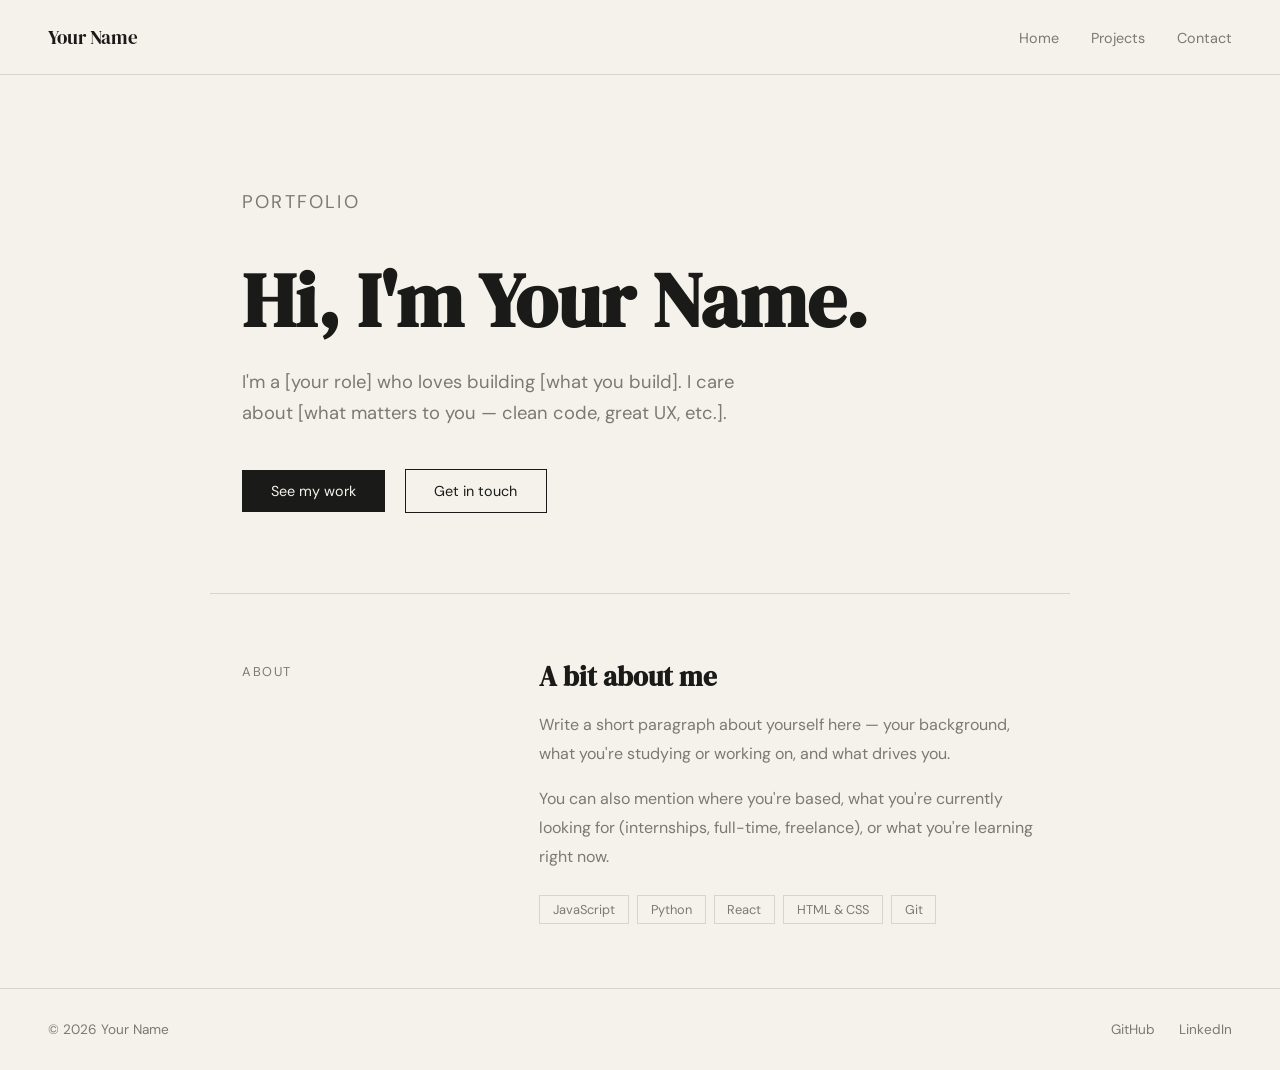
==== index.html @ b0092f89 "thank you claude for the starter" ====
<!DOCTYPE html>
<html lang="en">
<head>
  <meta charset="UTF-8" />
  <meta name="viewport" content="width=device-width, initial-scale=1.0" />
  <title>Your Name — Portfolio</title>
  <link rel="preconnect" href="https://fonts.googleapis.com">
  <link href="https://fonts.googleapis.com/css2?family=DM+Serif+Display&family=DM+Sans:wght@400;500&display=swap" rel="stylesheet">
  <style>
    *, *::before, *::after { box-sizing: border-box; margin: 0; padding: 0; }

    :root {
      --bg: #f5f2ec;
      --ink: #1a1a18;
      --accent: #c84b2f;
      --muted: #7a7a72;
      --border: #d9d5cc;
    }

    body {
      background: var(--bg);
      color: var(--ink);
      font-family: 'DM Sans', sans-serif;
      min-height: 100vh;
    }

    /* NAV */
    nav {
      display: flex;
      justify-content: space-between;
      align-items: center;
      padding: 1.5rem 3rem;
      border-bottom: 1px solid var(--border);
    }
    .nav-logo {
      font-family: 'DM Serif Display', serif;
      font-size: 1.2rem;
      text-decoration: none;
      color: var(--ink);
    }
    .nav-links { display: flex; gap: 2rem; list-style: none; }
    .nav-links a {
      text-decoration: none;
      color: var(--muted);
      font-size: 0.9rem;
      transition: color 0.2s;
    }
    .nav-links a:hover { color: var(--accent); }

    /* HERO */
    .hero {
      max-width: 860px;
      margin: 0 auto;
      padding: 7rem 2rem 5rem;
    }
    .hero-tag {
      font-size: 0.8rem;
      letter-spacing: 0.12em;
      text-transform: uppercase;
      color: var(--accent);
      margin-bottom: 1.2rem;
    }
    .hero h1 {
      font-family: 'DM Serif Display', serif;
      font-size: clamp(2.8rem, 6vw, 5rem);
      line-height: 1.1;
      margin-bottom: 1.5rem;
    }
    .hero p {
      font-size: 1.15rem;
      line-height: 1.7;
      color: var(--muted);
      max-width: 540px;
      margin-bottom: 2.5rem;
    }
    .btn {
      display: inline-block;
      text-decoration: none;
      background: var(--ink);
      color: var(--bg);
      padding: 0.75rem 1.8rem;
      font-size: 0.9rem;
      font-family: 'DM Sans', sans-serif;
      transition: background 0.2s;
    }
    .btn:hover { background: var(--accent); }
    .btn-outline {
      background: transparent;
      color: var(--ink);
      border: 1px solid var(--ink);
      margin-left: 1rem;
    }
    .btn-outline:hover { background: var(--ink); color: var(--bg); }

    /* DIVIDER */
    .divider {
      border: none;
      border-top: 1px solid var(--border);
      max-width: 860px;
      margin: 0 auto;
    }

    /* ABOUT SECTION */
    .about {
      max-width: 860px;
      margin: 0 auto;
      padding: 4rem 2rem;
      display: grid;
      grid-template-columns: 1fr 2fr;
      gap: 3rem;
      align-items: start;
    }
    .about-label {
      font-size: 0.8rem;
      letter-spacing: 0.12em;
      text-transform: uppercase;
      color: var(--muted);
      padding-top: 0.3rem;
    }
    .about-body h2 {
      font-family: 'DM Serif Display', serif;
      font-size: 1.7rem;
      margin-bottom: 1rem;
    }
    .about-body p {
      line-height: 1.8;
      color: var(--muted);
      margin-bottom: 1rem;
    }

    /* SKILLS */
    .skills {
      display: flex;
      flex-wrap: wrap;
      gap: 0.5rem;
      margin-top: 1.5rem;
    }
    .skill-tag {
      font-size: 0.8rem;
      padding: 0.3rem 0.8rem;
      border: 1px solid var(--border);
      color: var(--muted);
    }

    /* FOOTER */
    footer {
      border-top: 1px solid var(--border);
      padding: 2rem 3rem;
      display: flex;
      justify-content: space-between;
      align-items: center;
      font-size: 0.85rem;
      color: var(--muted);
    }
    footer a { color: var(--muted); text-decoration: none; }
    footer a:hover { color: var(--accent); }
    .footer-links { display: flex; gap: 1.5rem; }

    @media (max-width: 600px) {
      nav { padding: 1.2rem 1.5rem; }
      .hero, .about { padding-left: 1.5rem; padding-right: 1.5rem; }
      .about { grid-template-columns: 1fr; gap: 1rem; }
      footer { flex-direction: column; gap: 1rem; text-align: center; }
      .btn-outline { margin-left: 0; margin-top: 0.75rem; }
    }
  </style>
</head>
<body>

  <nav>
    <a class="nav-logo" href="index.html">Your Name</a>
    <ul class="nav-links">
      <li><a href="index.html">Home</a></li>
      <li><a href="projects.html">Projects</a></li>
      <li><a href="mailto:you@email.com">Contact</a></li>
    </ul>
  </nav>

  <main>
    <section class="hero">
      <p class="hero-tag">Portfolio</p>
      <h1>Hi, I'm Your Name.</h1>
      <p>
        I'm a [your role] who loves building [what you build]. 
        I care about [what matters to you — clean code, great UX, etc.].
      </p>
      <a class="btn" href="projects.html">See my work</a>
      <a class="btn btn-outline" href="mailto:you@email.com">Get in touch</a>
    </section>

    <hr class="divider" />

    <section class="about">
      <span class="about-label">About</span>
      <div class="about-body">
        <h2>A bit about me</h2>
        <p>
          Write a short paragraph about yourself here — your background, 
          what you're studying or working on, and what drives you.
        </p>
        <p>
          You can also mention where you're based, what you're currently 
          looking for (internships, full-time, freelance), or what you're 
          learning right now.
        </p>
        <div class="skills">
          <span class="skill-tag">JavaScript</span>
          <span class="skill-tag">Python</span>
          <span class="skill-tag">React</span>
          <span class="skill-tag">HTML & CSS</span>
          <span class="skill-tag">Git</span>
          <!-- Add or remove skills as needed -->
        </div>
      </div>
    </section>
  </main>

  <footer>
    <span>© 2026 Your Name</span>
    <div class="footer-links">
      <a href="https://github.com/yourusername" target="_blank">GitHub</a>
      <a href="https://linkedin.com/in/yourusername" target="_blank">LinkedIn</a>
    </div>
  </footer>

</body>
</html>
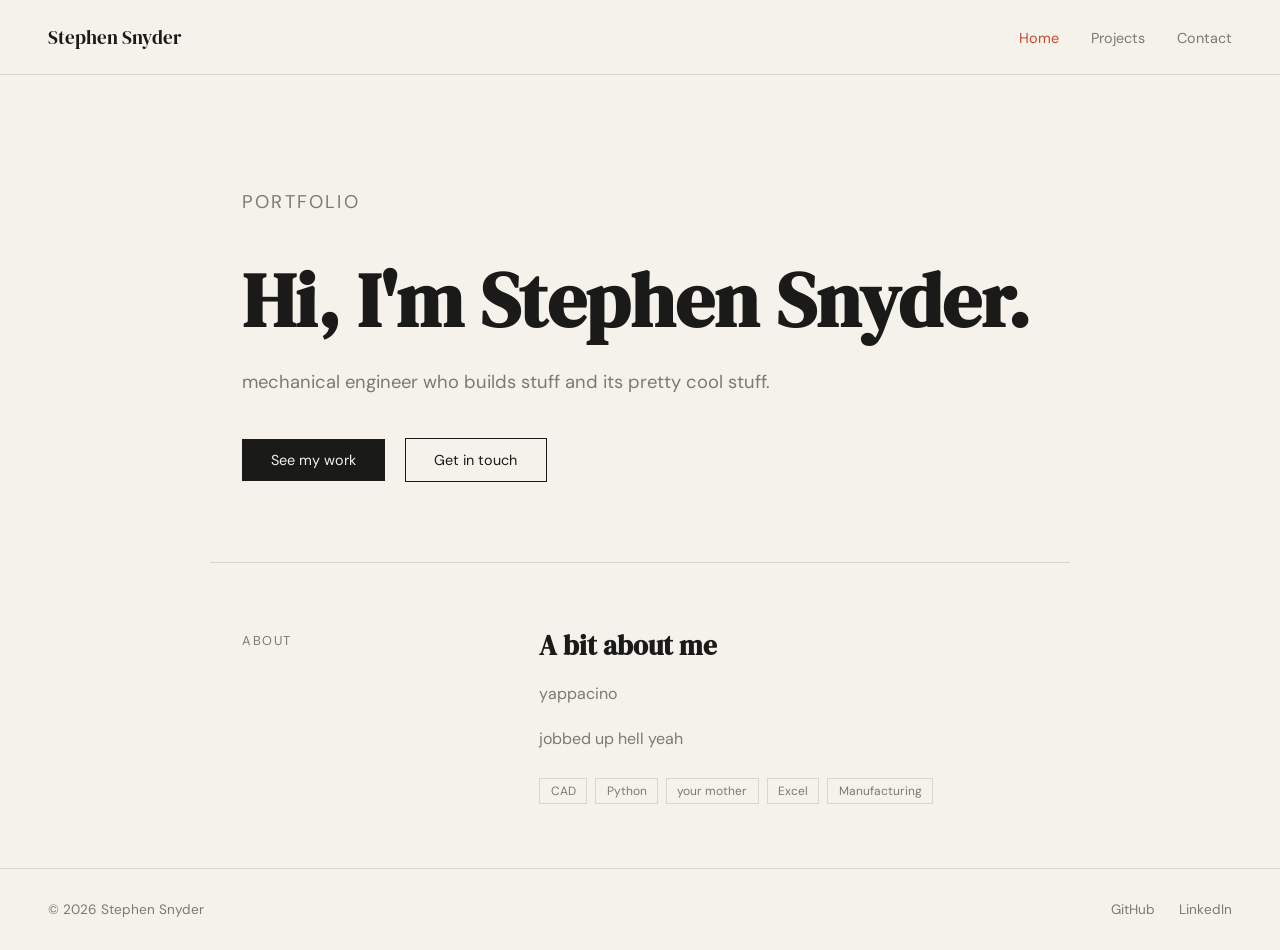
==== commit b40d17fc: "style guide" ====
--- a/index.html
+++ b/index.html
@@ -3,189 +3,24 @@
 <head>
   <meta charset="UTF-8" />
   <meta name="viewport" content="width=device-width, initial-scale=1.0" />
-  <title>Your Name — Portfolio</title>
+  <title>Stephen Snyder — Portfolio</title>
   <link rel="preconnect" href="https://fonts.googleapis.com">
   <link href="https://fonts.googleapis.com/css2?family=DM+Serif+Display&family=DM+Sans:wght@400;500&display=swap" rel="stylesheet">
-  <style>
-    *, *::before, *::after { box-sizing: border-box; margin: 0; padding: 0; }
-
-    :root {
-      --bg: #f5f2ec;
-      --ink: #1a1a18;
-      --accent: #c84b2f;
-      --muted: #7a7a72;
-      --border: #d9d5cc;
-    }
-
-    body {
-      background: var(--bg);
-      color: var(--ink);
-      font-family: 'DM Sans', sans-serif;
-      min-height: 100vh;
-    }
-
-    /* NAV */
-    nav {
-      display: flex;
-      justify-content: space-between;
-      align-items: center;
-      padding: 1.5rem 3rem;
-      border-bottom: 1px solid var(--border);
-    }
-    .nav-logo {
-      font-family: 'DM Serif Display', serif;
-      font-size: 1.2rem;
-      text-decoration: none;
-      color: var(--ink);
-    }
-    .nav-links { display: flex; gap: 2rem; list-style: none; }
-    .nav-links a {
-      text-decoration: none;
-      color: var(--muted);
-      font-size: 0.9rem;
-      transition: color 0.2s;
-    }
-    .nav-links a:hover { color: var(--accent); }
-
-    /* HERO */
-    .hero {
-      max-width: 860px;
-      margin: 0 auto;
-      padding: 7rem 2rem 5rem;
-    }
-    .hero-tag {
-      font-size: 0.8rem;
-      letter-spacing: 0.12em;
-      text-transform: uppercase;
-      color: var(--accent);
-      margin-bottom: 1.2rem;
-    }
-    .hero h1 {
-      font-family: 'DM Serif Display', serif;
-      font-size: clamp(2.8rem, 6vw, 5rem);
-      line-height: 1.1;
-      margin-bottom: 1.5rem;
-    }
-    .hero p {
-      font-size: 1.15rem;
-      line-height: 1.7;
-      color: var(--muted);
-      max-width: 540px;
-      margin-bottom: 2.5rem;
-    }
-    .btn {
-      display: inline-block;
-      text-decoration: none;
-      background: var(--ink);
-      color: var(--bg);
-      padding: 0.75rem 1.8rem;
-      font-size: 0.9rem;
-      font-family: 'DM Sans', sans-serif;
-      transition: background 0.2s;
-    }
-    .btn:hover { background: var(--accent); }
-    .btn-outline {
-      background: transparent;
-      color: var(--ink);
-      border: 1px solid var(--ink);
-      margin-left: 1rem;
-    }
-    .btn-outline:hover { background: var(--ink); color: var(--bg); }
-
-    /* DIVIDER */
-    .divider {
-      border: none;
-      border-top: 1px solid var(--border);
-      max-width: 860px;
-      margin: 0 auto;
-    }
-
-    /* ABOUT SECTION */
-    .about {
-      max-width: 860px;
-      margin: 0 auto;
-      padding: 4rem 2rem;
-      display: grid;
-      grid-template-columns: 1fr 2fr;
-      gap: 3rem;
-      align-items: start;
-    }
-    .about-label {
-      font-size: 0.8rem;
-      letter-spacing: 0.12em;
-      text-transform: uppercase;
-      color: var(--muted);
-      padding-top: 0.3rem;
-    }
-    .about-body h2 {
-      font-family: 'DM Serif Display', serif;
-      font-size: 1.7rem;
-      margin-bottom: 1rem;
-    }
-    .about-body p {
-      line-height: 1.8;
-      color: var(--muted);
-      margin-bottom: 1rem;
-    }
-
-    /* SKILLS */
-    .skills {
-      display: flex;
-      flex-wrap: wrap;
-      gap: 0.5rem;
-      margin-top: 1.5rem;
-    }
-    .skill-tag {
-      font-size: 0.8rem;
-      padding: 0.3rem 0.8rem;
-      border: 1px solid var(--border);
-      color: var(--muted);
-    }
-
-    /* FOOTER */
-    footer {
-      border-top: 1px solid var(--border);
-      padding: 2rem 3rem;
-      display: flex;
-      justify-content: space-between;
-      align-items: center;
-      font-size: 0.85rem;
-      color: var(--muted);
-    }
-    footer a { color: var(--muted); text-decoration: none; }
-    footer a:hover { color: var(--accent); }
-    .footer-links { display: flex; gap: 1.5rem; }
-
-    @media (max-width: 600px) {
-      nav { padding: 1.2rem 1.5rem; }
-      .hero, .about { padding-left: 1.5rem; padding-right: 1.5rem; }
-      .about { grid-template-columns: 1fr; gap: 1rem; }
-      footer { flex-direction: column; gap: 1rem; text-align: center; }
-      .btn-outline { margin-left: 0; margin-top: 0.75rem; }
-    }
-  </style>
+  <link rel="stylesheet" href="style.css">
 </head>
 <body>
 
-  <nav>
-    <a class="nav-logo" href="index.html">Your Name</a>
-    <ul class="nav-links">
-      <li><a href="index.html">Home</a></li>
-      <li><a href="projects.html">Projects</a></li>
-      <li><a href="mailto:you@email.com">Contact</a></li>
-    </ul>
-  </nav>
+  <!-- nav and footer are injected by components.js -->
 
   <main>
     <section class="hero">
-      <p class="hero-tag">Portfolio</p>
-      <h1>Hi, I'm Your Name.</h1>
+      <p class="label">Portfolio</p>
+      <h1>Hi, I'm Stephen Snyder.</h1>
       <p>
-        I'm a [your role] who loves building [what you build]. 
-        I care about [what matters to you — clean code, great UX, etc.].
+        mechanical engineer who builds stuff and its pretty cool stuff.
       </p>
       <a class="btn" href="projects.html">See my work</a>
-      <a class="btn btn-outline" href="mailto:you@email.com">Get in touch</a>
+      <a class="btn btn-outline" href="contact.html">Get in touch</a>
     </section>
 
     <hr class="divider" />
@@ -195,33 +30,22 @@
       <div class="about-body">
         <h2>A bit about me</h2>
         <p>
-          Write a short paragraph about yourself here — your background, 
-          what you're studying or working on, and what drives you.
+          yappacino
         </p>
         <p>
-          You can also mention where you're based, what you're currently 
-          looking for (internships, full-time, freelance), or what you're 
-          learning right now.
+          jobbed up hell yeah
         </p>
         <div class="skills">
-          <span class="skill-tag">JavaScript</span>
-          <span class="skill-tag">Python</span>
-          <span class="skill-tag">React</span>
-          <span class="skill-tag">HTML & CSS</span>
-          <span class="skill-tag">Git</span>
-          <!-- Add or remove skills as needed -->
+          <span class="tag">CAD</span>
+          <span class="tag">Python</span>
+          <span class="tag">your mother</span>
+          <span class="tag">Excel</span>
+          <span class="tag">Manufacturing</span>
         </div>
       </div>
     </section>
   </main>
 
-  <footer>
-    <span>© 2026 Your Name</span>
-    <div class="footer-links">
-      <a href="https://github.com/yourusername" target="_blank">GitHub</a>
-      <a href="https://linkedin.com/in/yourusername" target="_blank">LinkedIn</a>
-    </div>
-  </footer>
-
+  <script src="components.js"></script>
 </body>
 </html>
--- a/style.css
+++ b/style.css
@@ -0,0 +1,220 @@
+/* ============================================
+   PORTFOLIO — SHARED STYLES
+   style.css
+   ============================================ */
+
+/* RESET */
+*, *::before, *::after { box-sizing: border-box; margin: 0; padding: 0; }
+
+/* DESIGN TOKENS — change these to restyle the whole site */
+:root {
+  --bg:       #f5f2ec;
+  --ink:      #1a1a18;
+  --accent:   #c84b2f;
+  --muted:    #7a7a72;
+  --border:   #d9d5cc;
+  --card-bg:  #eeeae2;
+
+  --font-display: 'DM Serif Display', serif;
+  --font-body:    'DM Sans', sans-serif;
+}
+
+/* BASE */
+body {
+  background: var(--bg);
+  color: var(--ink);
+  font-family: var(--font-body);
+  min-height: 100vh;
+}
+
+/* ── NAV ─────────────────────────────────── */
+nav {
+  display: flex;
+  justify-content: space-between;
+  align-items: center;
+  padding: 1.5rem 3rem;
+  border-bottom: 1px solid var(--border);
+}
+.nav-logo {
+  font-family: var(--font-display);
+  font-size: 1.2rem;
+  text-decoration: none;
+  color: var(--ink);
+}
+.nav-links { display: flex; gap: 2rem; list-style: none; }
+.nav-links a {
+  text-decoration: none;
+  color: var(--muted);
+  font-size: 0.9rem;
+  transition: color 0.2s;
+}
+.nav-links a:hover,
+.nav-links a.active { color: var(--accent); }
+
+/* ── FOOTER ──────────────────────────────── */
+footer {
+  border-top: 1px solid var(--border);
+  padding: 2rem 3rem;
+  display: flex;
+  justify-content: space-between;
+  align-items: center;
+  font-size: 0.85rem;
+  color: var(--muted);
+}
+footer a { color: var(--muted); text-decoration: none; }
+footer a:hover { color: var(--accent); }
+.footer-links { display: flex; gap: 1.5rem; }
+
+/* ── UTILITIES ───────────────────────────── */
+.divider {
+  border: none;
+  border-top: 1px solid var(--border);
+  max-width: 860px;
+  margin: 0 auto;
+}
+.label {
+  font-size: 0.8rem;
+  letter-spacing: 0.12em;
+  text-transform: uppercase;
+  color: var(--accent);
+}
+.btn {
+  display: inline-block;
+  text-decoration: none;
+  background: var(--ink);
+  color: var(--bg);
+  padding: 0.75rem 1.8rem;
+  font-size: 0.9rem;
+  font-family: var(--font-body);
+  transition: background 0.2s;
+}
+.btn:hover { background: var(--accent); }
+.btn-outline {
+  background: transparent;
+  color: var(--ink);
+  border: 1px solid var(--ink);
+  margin-left: 1rem;
+}
+.btn-outline:hover { background: var(--ink); color: var(--bg); }
+
+/* ── SKILL / GENERIC TAGS ────────────────── */
+.tag {
+  font-size: 0.75rem;
+  padding: 0.25rem 0.65rem;
+  border: 1px solid var(--border);
+  color: var(--muted);
+}
+
+/* ── HOME: HERO ──────────────────────────── */
+.hero {
+  max-width: 860px;
+  margin: 0 auto;
+  padding: 7rem 2rem 5rem;
+}
+.hero h1 {
+  font-family: var(--font-display);
+  font-size: clamp(2.8rem, 6vw, 5rem);
+  line-height: 1.1;
+  margin-bottom: 1.5rem;
+}
+.hero p {
+  font-size: 1.15rem;
+  line-height: 1.7;
+  color: var(--muted);
+  max-width: 540px;
+  margin-bottom: 2.5rem;
+}
+
+/* ── HOME: ABOUT ─────────────────────────── */
+.about {
+  max-width: 860px;
+  margin: 0 auto;
+  padding: 4rem 2rem;
+  display: grid;
+  grid-template-columns: 1fr 2fr;
+  gap: 3rem;
+  align-items: start;
+}
+.about-label {
+  font-size: 0.8rem;
+  letter-spacing: 0.12em;
+  text-transform: uppercase;
+  color: var(--muted);
+  padding-top: 0.3rem;
+}
+.about-body h2 {
+  font-family: var(--font-display);
+  font-size: 1.7rem;
+  margin-bottom: 1rem;
+}
+.about-body p {
+  line-height: 1.8;
+  color: var(--muted);
+  margin-bottom: 1rem;
+}
+.skills { display: flex; flex-wrap: wrap; gap: 0.5rem; margin-top: 1.5rem; }
+
+/* ── PROJECTS PAGE ───────────────────────── */
+.page-header {
+  max-width: 860px;
+  margin: 0 auto;
+  padding: 4rem 2rem 2.5rem;
+}
+.page-header p {
+  font-size: 0.8rem;
+  letter-spacing: 0.12em;
+  text-transform: uppercase;
+  color: var(--accent);
+  margin-bottom: 0.8rem;
+}
+.page-header h1 {
+  font-family: var(--font-display);
+  font-size: clamp(2rem, 5vw, 3.2rem);
+}
+.projects {
+  max-width: 860px;
+  margin: 0 auto;
+  padding: 3rem 2rem 5rem;
+  display: grid;
+  grid-template-columns: repeat(auto-fill, minmax(360px, 1fr));
+  gap: 1.5rem;
+}
+.card {
+  background: var(--card-bg);
+  padding: 2rem;
+  display: flex;
+  flex-direction: column;
+  gap: 0.8rem;
+  transition: transform 0.2s;
+}
+.card:hover { transform: translateY(-3px); }
+.card-number { font-size: 0.75rem; color: var(--muted); letter-spacing: 0.1em; }
+.card h2 { font-family: var(--font-display); font-size: 1.4rem; }
+.card p { font-size: 0.9rem; line-height: 1.7; color: var(--muted); flex: 1; }
+.card-tags { display: flex; flex-wrap: wrap; gap: 0.4rem; margin-top: 0.5rem; }
+.card-links {
+  display: flex;
+  gap: 1rem;
+  margin-top: 0.5rem;
+  padding-top: 1rem;
+  border-top: 1px solid var(--border);
+}
+.card-links a {
+  font-size: 0.85rem;
+  text-decoration: none;
+  color: var(--ink);
+  font-weight: 500;
+  transition: color 0.2s;
+}
+.card-links a:hover { color: var(--accent); }
+.card-links a::after { content: " →"; }
+
+/* ── RESPONSIVE ──────────────────────────── */
+@media (max-width: 600px) {
+  nav  { padding: 1.2rem 1.5rem; }
+  footer { flex-direction: column; gap: 1rem; text-align: center; }
+  .hero, .about, .page-header, .projects { padding-left: 1.5rem; padding-right: 1.5rem; }
+  .about { grid-template-columns: 1fr; gap: 1rem; }
+  .projects { grid-template-columns: 1fr; }
+  .btn-outline { margin-left: 0; margin-top: 0.75rem; }
+}
